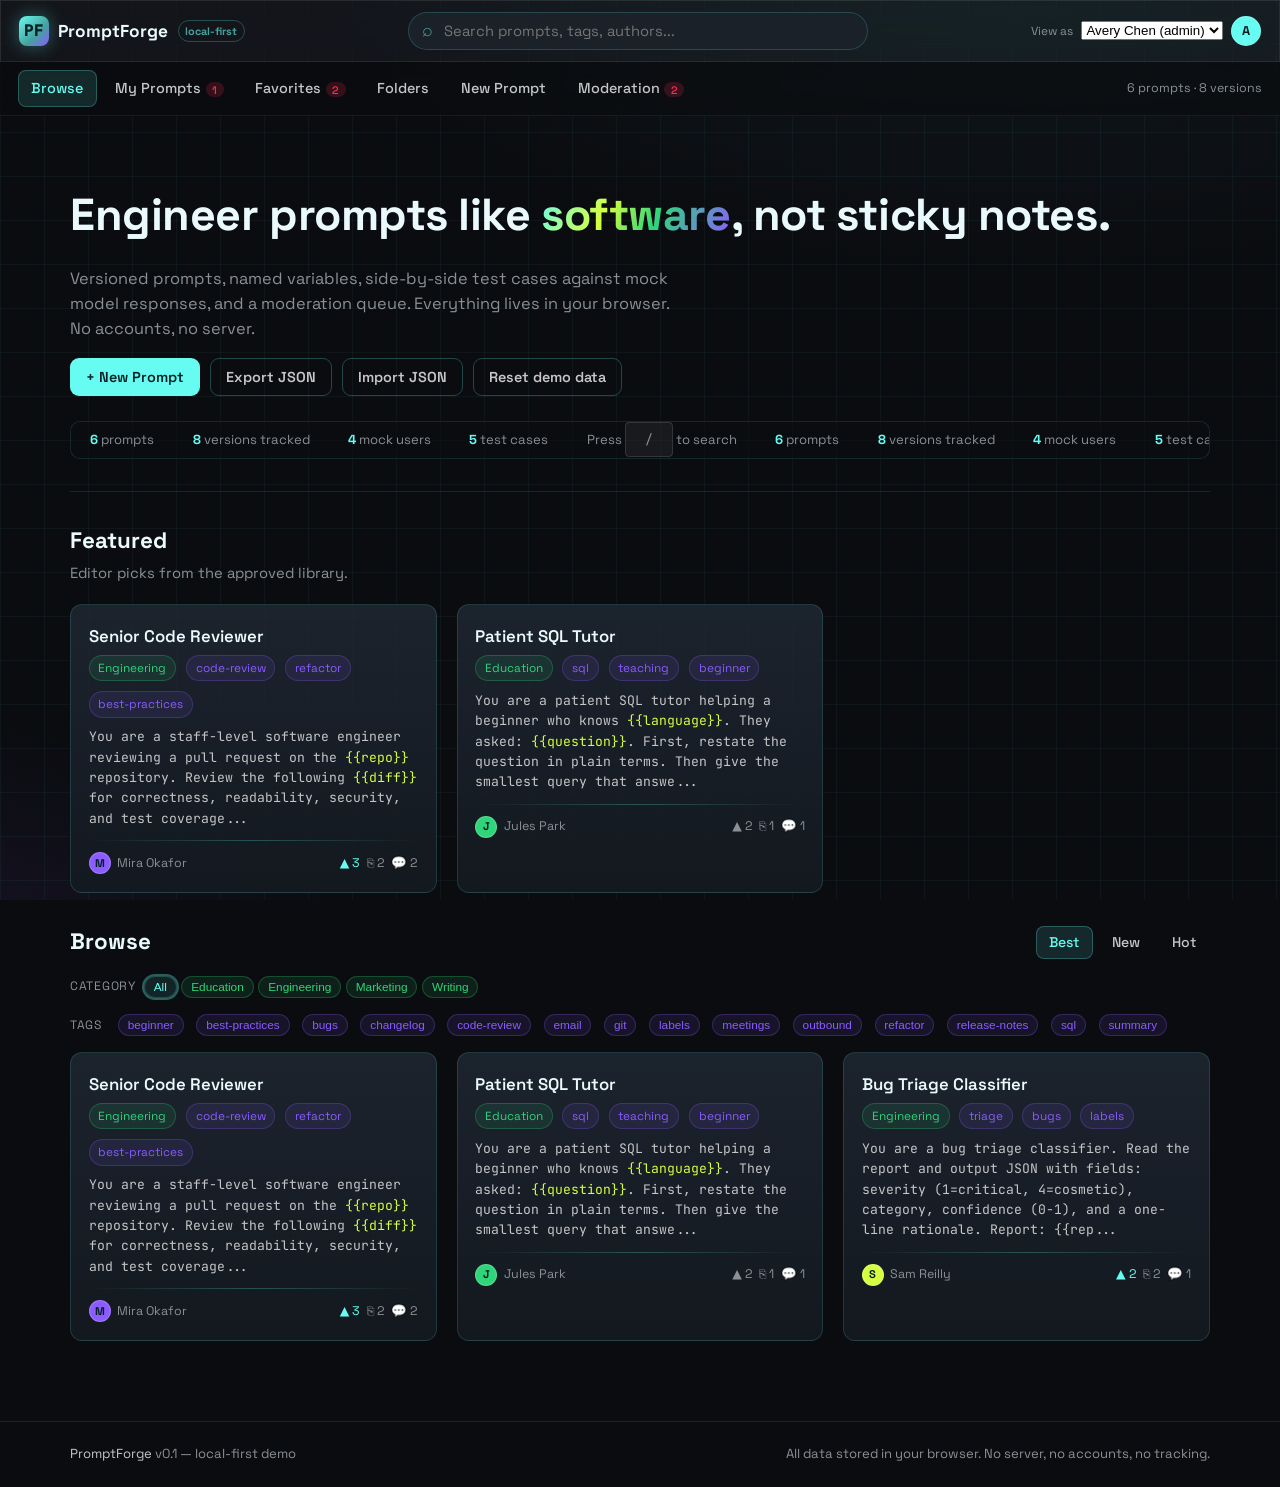
==== index.html @ 33662efc "PromptForge v0.1: local-first collaborative prompt-engineering platform Co-authored-by: Cursor <curs" ====
<!DOCTYPE html>
<html lang="en" data-theme="dark">
<head>
  <meta charset="UTF-8" />
  <meta name="viewport" content="width=device-width, initial-scale=1.0" />
  <title>PromptForge — Local-first collaborative prompt engineering</title>
  <meta name="description" content="A local-first, collaborative prompt-engineering platform. Versioned prompts, variables, test cases, and moderation. All data lives in your browser." />
  <link rel="preconnect" href="https://fonts.googleapis.com" />
  <link rel="preconnect" href="https://fonts.gstatic.com" crossorigin />
  <link href="https://fonts.googleapis.com/css2?family=JetBrains+Mono:wght@400;500;700&family=Space+Grotesk:wght@400;500;600;700&display=swap" rel="stylesheet" />
  <link rel="stylesheet" href="styles.css" />
</head>
<body class="bg-grid">
  <a class="skip-link" href="#main">Skip to content</a>

  <!-- Ambient falling particles -->
  <div id="particles" aria-hidden="true"></div>

  <!-- App shell -->
  <header class="topbar glass" id="topbar"></header>

  <nav class="subnav" id="subnav" aria-label="Primary"></nav>

  <main id="main" class="container" tabindex="-1"></main>

  <footer class="footer">
    <div class="container footer-inner">
      <span>PromptForge <span class="muted">v0.1 — local-first demo</span></span>
      <span class="muted">All data stored in your browser. No server, no accounts, no tracking.</span>
    </div>
  </footer>

  <!-- Toast host -->
  <div id="toast-host" class="toast-host" aria-live="polite" aria-atomic="true"></div>

  <!-- Modal host -->
  <div id="modal-host" class="modal-host" aria-hidden="true"></div>

  <script src="seed.js"></script>
  <script src="app.js"></script>
</body>
</html>
---- styles.css ----
/* ============================================================
   PromptForge — BERT Dark Theme + CSSJS Effects Cookbook
   ============================================================ */

:root {
  --color-ink: #0B0C10;
  --color-ink-soft: #1F2833;
  --color-ink-soft-2: #1a2129;
  --color-panel: #1F2833;
  --color-text: #C5C6C7;
  --color-text-dim: #8a9095;
  --color-cyan: #66FCF1;
  --color-teal: #45A29E;
  --color-scam: #ff2d55;
  --color-cash: #2fd57a;
  --color-acid: #d6ff3f;
  --color-grape: #8b5cff;

  --radius: 12px;
  --radius-sm: 8px;
  --gap: 1.25rem;
  --shadow: 0 10px 30px rgba(0,0,0,.45);
  --shadow-glow: 0 0 0 1px rgba(102,252,241,.18), 0 8px 28px rgba(102,252,241,.08);
  --font-mono: "JetBrains Mono", ui-monospace, monospace;
  --font-body: "Space Grotesk", ui-sans-serif, system-ui, sans-serif;

  --ok: var(--color-cash);
  --warn: var(--color-acid);
  --bad: var(--color-scam);
  --pending: #ffcc33;
}

* { box-sizing: border-box; }
html { scroll-behavior: smooth; }
body {
  margin: 0;
  font-family: var(--font-body);
  color: var(--color-text);
  background: var(--color-ink);
  min-height: 100vh;
  line-height: 1.55;
  -webkit-font-smoothing: antialiased;
  overflow-x: hidden;
}

.bg-grid {
  background-image:
    linear-gradient(rgba(102,252,241,.045) 1px, transparent 1px),
    linear-gradient(90deg, rgba(102,252,241,.045) 1px, transparent 1px),
    radial-gradient(1200px 600px at 80% -10%, rgba(69,162,158,.10), transparent 60%),
    radial-gradient(900px 500px at -10% 110%, rgba(139,92,255,.10), transparent 55%);
  background-size: 44px 44px, 44px 44px, 100% 100%, 100% 100%;
  background-attachment: fixed;
}

::selection { background: var(--color-cyan); color: #042024; }
::-webkit-scrollbar { width: 10px; height: 10px; }
::-webkit-scrollbar-thumb { background: #2a3742; border-radius: 99px; }
::-webkit-scrollbar-thumb:hover { background: var(--color-teal); }
::-webkit-scrollbar-track { background: var(--color-ink); }

a { color: var(--color-cyan); text-decoration: none; }
a:hover { text-decoration: underline; }
.muted { color: var(--color-text-dim); }
code, pre, .mono { font-family: var(--font-mono); }

.skip-link {
  position: absolute; left: -9999px; top: 0; z-index: 1000;
  background: var(--color-cyan); color: #042024; padding: .5rem .8rem; border-radius: 0 0 8px 0;
}
.skip-link:focus { left: 0; }

.container { max-width: 1180px; margin: 0 auto; padding: 0 1.25rem; }

/* ---------- Topbar ---------- */
.topbar {
  position: sticky; top: 0; z-index: 50;
  display: flex; align-items: center; gap: 1rem;
  padding: .7rem 1.1rem;
  border-bottom: 1px solid rgba(102,252,241,.14);
  background: rgba(11,12,16,.72);
  backdrop-filter: blur(14px) saturate(150%);
  -webkit-backdrop-filter: blur(14px) saturate(150%);
}
.brand { display: flex; align-items: center; gap: .6rem; font-weight: 700; }
.brand .logo {
  width: 30px; height: 30px; border-radius: 8px;
  background: linear-gradient(135deg, var(--color-cyan), var(--color-teal) 60%, var(--color-grape));
  display: grid; place-items: center; color: #042024; font-weight: 800; font-family: var(--font-mono);
  box-shadow: 0 0 18px rgba(102,252,241,.35);
}
.brand .name { font-size: 1.08rem; color: #eafbfb; }
.brand .tag { font-size: .68rem; color: var(--color-teal); border: 1px solid rgba(69,162,158,.4); padding: .08rem .4rem; border-radius: 99px; }

.topbar-search { flex: 1; max-width: 460px; margin: 0 auto; position: relative; }
.topbar-search input {
  width: 100%; padding: .55rem .9rem .55rem 2.2rem;
  background: var(--color-ink-soft-2); color: var(--color-text);
  border: 1px solid rgba(102,252,241,.18); border-radius: 99px;
  font-family: var(--font-body); font-size: .92rem;
}
.topbar-search::before {
  content: "\2315"; position: absolute; left: .85rem; top: 50%; transform: translateY(-50%);
  color: var(--color-teal); font-size: 1.1rem; pointer-events: none;
}
.topbar-search input:focus { outline: none; border-color: var(--color-cyan); box-shadow: 0 0 0 3px rgba(102,252,241,.12); }

.user-switch { display: flex; align-items: center; gap: .5rem; }
.avatar {
  width: 30px; height: 30px; border-radius: 50%;
  display: grid; place-items: center; font-weight: 700; font-size: .8rem; color: #042024;
  border: 1px solid rgba(255,255,255,.18);
}
.avatar.lg { width: 44px; height: 44px; font-size: 1rem; }

/* ---------- Subnav ---------- */
.subnav {
  position: sticky; top: 58px; z-index: 40;
  display: flex; gap: .25rem; flex-wrap: wrap; align-items: center;
  padding: .5rem 1.1rem;
  background: rgba(11,12,16,.6);
  border-bottom: 1px solid rgba(102,252,241,.08);
  backdrop-filter: blur(8px);
}
.subnav a {
  color: var(--color-text); padding: .4rem .8rem; border-radius: 8px;
  font-size: .9rem; font-weight: 500; text-decoration: none;
  border: 1px solid transparent;
}
.subnav a:hover { background: rgba(102,252,241,.08); text-decoration: none; }
.subnav a.active { color: var(--color-cyan); background: rgba(102,252,241,.12); border-color: rgba(102,252,241,.25); }
.subnav .spacer { flex: 1; }
.subnav .badge-count {
  font-size: .68rem; background: rgba(255,45,85,.18); color: var(--color-scam);
  padding: .05rem .4rem; border-radius: 99px; margin-left: .3rem;
}

/* ---------- Buttons ---------- */
.btn {
  font-family: var(--font-body); font-weight: 600; font-size: .9rem;
  padding: .55rem .95rem; border-radius: 9px; cursor: pointer;
  border: 1px solid transparent; transition: transform .12s ease, box-shadow .2s, background .2s;
  display: inline-flex; align-items: center; gap: .4rem; text-decoration: none;
}
.btn:hover { text-decoration: none; }
.btn:active { transform: translateY(1px); }
.btn-primary { background: var(--color-cyan); color: #042024; }
.btn-primary:hover { box-shadow: 0 0 22px rgba(102,252,241,.4); }
.btn-ghost { background: transparent; color: var(--color-text); border-color: rgba(102,252,241,.25); }
.btn-ghost:hover { background: rgba(102,252,241,.08); }
.btn-danger { background: var(--color-scam); color: #fff; }
.btn-danger:hover { box-shadow: 0 0 18px rgba(255,45,85,.4); }
.btn-warn { background: var(--color-acid); color: #1a1a00; }
.btn-sm { padding: .35rem .6rem; font-size: .8rem; }
.btn:disabled { opacity: .45; cursor: not-allowed; }
.magnetic-btn { transition: transform .15s ease-out; }

/* ---------- Cards / panels ---------- */
.panel {
  background: linear-gradient(180deg, rgba(31,40,51,.92), rgba(26,33,41,.92));
  border: 1px solid rgba(102,252,241,.12);
  border-radius: var(--radius);
  box-shadow: var(--shadow);
}
.glass {
  background: rgba(255,255,255,.04);
  backdrop-filter: blur(14px) saturate(150%);
  -webkit-backdrop-filter: blur(14px) saturate(150%);
  border: 1px solid rgba(255,255,255,.08);
}

.card {
  position: relative;
  background: linear-gradient(180deg, rgba(31,40,51,.85), rgba(20,26,33,.9));
  border: 1px solid rgba(102,252,241,.14);
  border-radius: var(--radius);
  padding: 1.1rem;
  transition: transform .18s ease, box-shadow .2s ease, border-color .2s;
  overflow: hidden;
}
.card:hover { transform: translateY(-3px); border-color: rgba(102,252,241,.4); box-shadow: var(--shadow-glow); }
.card::before {
  content: ""; position: absolute; inset: 0; pointer-events: none; opacity: 0; transition: opacity .25s;
  background: radial-gradient(circle at var(--tpx,50%) var(--tpy,0%), rgba(102,252,241,.10), transparent 46%);
}
.card:hover::before { opacity: 1; }

.card-title { font-size: 1.05rem; font-weight: 600; color: #eaf9fb; margin: 0 0 .35rem; }
.card-meta { font-size: .78rem; color: var(--color-text-dim); display: flex; gap: .6rem; flex-wrap: wrap; align-items: center; }
.card-body { font-family: var(--font-mono); font-size: .82rem; color: var(--color-text); margin: .6rem 0; }
.card-body .var { color: var(--color-acid); }

/* Chips */
.chip {
  display: inline-flex; align-items: center; gap: .25rem;
  font-size: .74rem; padding: .2rem .55rem; border-radius: 99px;
  background: rgba(102,252,241,.10); color: var(--color-cyan);
  border: 1px solid rgba(102,252,241,.2); cursor: pointer; text-decoration: none;
}
.chip:hover { background: rgba(102,252,241,.2); text-decoration: none; }
.chip.tag { background: rgba(139,92,255,.10); color: var(--color-grape); border-color: rgba(139,92,255,.25); }
.chip.cat { background: rgba(47,213,122,.10); color: var(--color-cash); border-color: rgba(47,213,122,.25); }
.chip.off { background: rgba(255,255,255,.04); color: var(--color-text-dim); border-color: rgba(255,255,255,.1); cursor: default; }
.chip.active { box-shadow: 0 0 0 2px rgba(102,252,241,.35); }

/* Moderation badges */
.mod { font-size: .72rem; font-weight: 700; padding: .18rem .5rem; border-radius: 6px; text-transform: uppercase; letter-spacing: .04em; }
.mod-draft { background: rgba(138,144,149,.18); color: var(--color-text-dim); }
.mod-pending { background: rgba(255,204,51,.18); color: var(--color-pending); }
.mod-approved { background: rgba(47,213,122,.18); color: var(--color-cash); }
.mod-flagged { background: rgba(255,45,85,.18); color: var(--color-scam); }

/* ---------- Layout helpers ---------- */
.grid { display: grid; gap: var(--gap); }
.grid.cols-3 { grid-template-columns: repeat(auto-fill, minmax(280px, 1fr)); }
.grid.cols-2 { grid-template-columns: repeat(auto-fill, minmax(320px, 1fr)); }
.flex { display: flex; gap: .6rem; }
.flex.wrap { flex-wrap: wrap; }
.flex.between { justify-content: space-between; }
.flex.center { align-items: center; }
.flex.col { flex-direction: column; }
.gap-sm { gap: .4rem; }
.stack { display: flex; flex-direction: column; gap: 1rem; }
.mt { margin-top: 1rem; } .mt2 { margin-top: 2rem; }
.mb { margin-bottom: 1rem; } .mb2 { margin-bottom: 2rem; }
.section-title { font-size: 1.4rem; font-weight: 700; color: #eaf9fb; margin: 0 0 .2rem; }
.section-sub { color: var(--color-text-dim); font-size: .92rem; margin: 0 0 1.2rem; }
.divider { height: 1px; background: linear-gradient(90deg, transparent, rgba(102,252,241,.25), transparent); margin: 1.4rem 0; }

/* ---------- Hero ---------- */
.hero {
  position: relative; padding: 2.6rem 0 2rem;
  border-bottom: 1px solid rgba(102,252,241,.12);
  overflow: hidden;
}
.hero h1 {
  font-size: clamp(1.8rem, 4vw, 2.8rem); margin: 0 0 .6rem; color: #eaf9fb; font-weight: 700; letter-spacing: -.01em;
}
.hero h1 .grad {
  background: linear-gradient(115deg, var(--color-cyan), var(--color-acid) 35%, var(--color-cash) 60%, var(--color-grape));
  -webkit-background-clip: text; background-clip: text; color: transparent;
}
.hero p { max-width: 60ch; color: var(--color-text-dim); font-size: 1.02rem; }
.hero .marquee-wrap { margin-top: 1.6rem; border: 1px solid rgba(102,252,241,.12); border-radius: 10px; overflow: hidden; background: rgba(11,12,16,.5); }
.marquee { display: flex; width: max-content; animation: marquee 26s linear infinite; }
.marquee:hover { animation-play-state: paused; }
.marquee span { padding: .5rem 1.2rem; font-size: .82rem; color: var(--color-text-dim); white-space: nowrap; }
.marquee span b { color: var(--color-cyan); }
@keyframes marquee { 0% { transform: translateX(0); } 100% { transform: translateX(-50%); } }

/* ---------- Sort tabs / filters ---------- */
.tabs { display: flex; gap: .3rem; flex-wrap: wrap; }
.tab {
  padding: .4rem .8rem; border-radius: 8px; cursor: pointer; font-size: .88rem; font-weight: 500;
  color: var(--color-text); border: 1px solid transparent; background: transparent; font-family: var(--font-body);
}
.tab:hover { background: rgba(102,252,241,.08); }
.tab.active { color: var(--color-cyan); background: rgba(102,252,241,.12); border-color: rgba(102,252,241,.25); }
.filter-bar { display: flex; gap: .8rem; flex-wrap: wrap; align-items: center; }
.filter-group { display: flex; gap: .3rem; flex-wrap: wrap; align-items: center; }
.filter-label { font-size: .76rem; color: var(--color-text-dim); text-transform: uppercase; letter-spacing: .06em; margin-right: .2rem; }

/* ---------- Forms ---------- */
.field { display: flex; flex-direction: column; gap: .3rem; margin-bottom: .9rem; }
.field label { font-size: .82rem; color: var(--color-text); font-weight: 500; }
.field label .req { color: var(--color-scam); }
.field input, .field select, .field textarea {
  background: var(--color-ink-soft-2); color: var(--color-text);
  border: 1px solid rgba(102,252,241,.18); border-radius: 8px;
  padding: .55rem .7rem; font-family: var(--font-body); font-size: .9rem;
}
.field textarea { font-family: var(--font-mono); font-size: .85rem; min-height: 120px; resize: vertical; }
.field input:focus, .field select:focus, .field textarea:focus {
  outline: none; border-color: var(--color-cyan); box-shadow: 0 0 0 3px rgba(102,252,241,.12);
}
.field .hint { font-size: .76rem; color: var(--color-text-dim); }
.field .err { font-size: .76rem; color: var(--color-scam); }
.field.invalid input, .field.invalid textarea, .field.invalid select { border-color: var(--color-scam); }
.help-vars { font-family: var(--font-mono); font-size: .78rem; color: var(--color-acid); }

/* ---------- Code / preview ---------- */
.codeblock {
  background: #07090d; border: 1px solid rgba(102,252,241,.14); border-radius: 10px;
  padding: 1rem 1.1rem; font-family: var(--font-mono); font-size: .84rem; color: #d7f6f3;
  white-space: pre-wrap; word-break: break-word; overflow-x: auto; min-height: 80px;
}
.codeblock .var { color: var(--color-acid); }
.codeblock .missing { color: var(--color-scam); background: rgba(255,45,85,.12); border-radius: 3px; padding: 0 .15rem; }

.shimmer {
  background-image: linear-gradient(110deg, transparent 40%, rgba(102,252,241,.18) 50%, transparent 60%);
  background-size: 200% 100%; animation: shimmer 2.2s linear infinite;
}
@keyframes shimmer { 100% { background-position: 200% center; } }

/* ---------- Tables ---------- */
.table-wrap { overflow-x: auto; border: 1px solid rgba(102,252,241,.12); border-radius: 10px; }
table.tbl { width: 100%; border-collapse: collapse; font-size: .85rem; }
table.tbl th, table.tbl td { padding: .6rem .8rem; text-align: left; border-bottom: 1px solid rgba(102,252,241,.08); }
table.tbl th { background: rgba(102,252,241,.06); color: var(--color-cyan); font-weight: 600; font-size: .78rem; text-transform: uppercase; letter-spacing: .04em; }
table.tbl tr:hover td { background: rgba(102,252,241,.04); }
table.tbl td.pass { color: var(--color-cash); }
table.tbl td.fail { color: var(--color-scam); }
.pill { font-size: .72rem; padding: .12rem .45rem; border-radius: 6px; font-weight: 700; }
.pill.pass { background: rgba(47,213,122,.18); color: var(--color-cash); }
.pill.fail { background: rgba(255,45,85,.18); color: var(--color-scam); }
.pill.unset { background: rgba(138,144,149,.18); color: var(--color-text-dim); }

/* ---------- Empty state ---------- */
.empty {
  text-align: center; padding: 3.5rem 1rem; border: 1px dashed rgba(102,252,241,.22);
  border-radius: 14px; background: rgba(11,12,16,.5);
}
.empty .icon { font-size: 2.6rem; margin-bottom: .6rem; filter: drop-shadow(0 0 12px rgba(102,252,241,.4)); }
.empty h3 { margin: .3rem 0; color: #eaf9fb; }
.empty p { color: var(--color-text-dim); max-width: 46ch; margin: 0 auto 1.2rem; }

/* ---------- Toast ---------- */
.toast-host { position: fixed; bottom: 1.2rem; right: 1.2rem; z-index: 200; display: flex; flex-direction: column; gap: .5rem; }
.toast {
  background: rgba(20,26,33,.96); border: 1px solid rgba(102,252,241,.3); color: var(--color-text);
  padding: .7rem 1rem; border-radius: 10px; box-shadow: var(--shadow); font-size: .88rem;
  animation: toast-in .25s ease; max-width: 340px;
}
.toast.ok { border-color: var(--color-cash); }
.toast.err { border-color: var(--color-scam); }
@keyframes toast-in { from { opacity: 0; transform: translateY(8px); } to { opacity: 1; transform: none; } }

/* ---------- Modal ---------- */
.modal-host { position: fixed; inset: 0; z-index: 150; display: none; }
.modal-host.open { display: grid; place-items: center; }
.modal-host::before { content: ""; position: absolute; inset: 0; background: rgba(7,9,13,.7); backdrop-filter: blur(4px); }
.modal {
  position: relative; background: linear-gradient(180deg, rgba(31,40,51,.98), rgba(20,26,33,.98));
  border: 1px solid rgba(102,252,241,.3); border-radius: 14px; padding: 1.4rem 1.5rem;
  max-width: 560px; width: calc(100% - 2rem); max-height: 86vh; overflow: auto; box-shadow: var(--shadow);
}
.modal h3 { margin: 0 0 .8rem; color: #eaf9fb; }
.modal .close { position: absolute; top: .6rem; right: .8rem; background: none; border: none; color: var(--color-text-dim); font-size: 1.4rem; cursor: pointer; }
.modal .close:hover { color: var(--color-cyan); }

/* ---------- Particles ---------- */
#particles { position: fixed; inset: 0; pointer-events: none; z-index: 0; overflow: hidden; }
.particle {
  position: absolute; top: -12vh; width: 3px; height: 3px; border-radius: 50%;
  background: rgba(102,252,241,.55); box-shadow: 0 0 6px rgba(102,252,241,.6);
  animation: fall linear infinite;
}
@keyframes fall { 0% { transform: translateY(-12vh) rotate(0deg); opacity: .0; } 10% { opacity: .8; } 100% { transform: translateY(112vh) rotate(360deg); opacity: .0; } }

main.container { position: relative; z-index: 1; padding-top: 1.4rem; padding-bottom: 3rem; }

/* ---------- Reveal animation ---------- */
.reveal { opacity: 0; transform: translateY(20px); transition: opacity .6s ease, transform .6s cubic-bezier(.16,1,.3,1); }
.reveal.is-visible { opacity: 1; transform: none; }

/* ---------- Detail page ---------- */
.detail-grid { display: grid; grid-template-columns: 1fr 320px; gap: 1.4rem; }
@media (max-width: 880px) { .detail-grid { grid-template-columns: 1fr; } }
.attribution { font-size: .84rem; }
.attribution .contrib { display: flex; align-items: center; gap: .5rem; padding: .5rem 0; border-bottom: 1px solid rgba(102,252,241,.08); }
.attribution .contrib:last-child { border-bottom: none; }
.version-item { padding: .55rem .7rem; border-radius: 8px; border: 1px solid rgba(102,252,241,.1); margin-bottom: .5rem; cursor: pointer; }
.version-item:hover { background: rgba(102,252,241,.06); }
.version-item.active { border-color: var(--color-cyan); background: rgba(102,252,241,.08); }

/* ---------- Footer ---------- */
.footer { border-top: 1px solid rgba(102,252,241,.1); padding: 1.4rem 0; margin-top: 2rem; }
.footer-inner { display: flex; justify-content: space-between; gap: 1rem; flex-wrap: wrap; font-size: .82rem; }

/* ---------- Misc ---------- */
.upvote { display: inline-flex; align-items: center; gap: .3rem; cursor: pointer; user-select: none; color: var(--color-text-dim); }
.upvote:hover { color: var(--color-cyan); }
.upvote.on { color: var(--color-cyan); }
.kbd { font-family: var(--font-mono); font-size: .72rem; background: rgba(255,255,255,.06); border: 1px solid rgba(255,255,255,.12); border-radius: 4px; padding: .05rem .35rem; }
.stat { font-size: .82rem; color: var(--color-text-dim); display: flex; gap: 1rem; flex-wrap: wrap; }
.stat b { color: var(--color-cyan); }
.row-hover:hover { background: rgba(102,252,241,.05); }
.note { font-size: .8rem; color: var(--color-text-dim); border-left: 2px solid var(--color-teal); padding-left: .7rem; }

/* ---------- Responsive ---------- */
@media (max-width: 640px) {
  .topbar { flex-wrap: wrap; }
  .topbar-search { order: 3; max-width: none; }
  .subnav { top: auto; position: static; }
  .hero { padding: 1.8rem 0 1.2rem; }
}

/* ---------- Reduced motion ---------- */
@media (prefers-reduced-motion: reduce) {
  html { scroll-behavior: auto; }
  *, ::before, ::after { transition-duration: .001ms !important; animation-duration: .001ms !important; animation-iteration-count: 1 !important; }
}
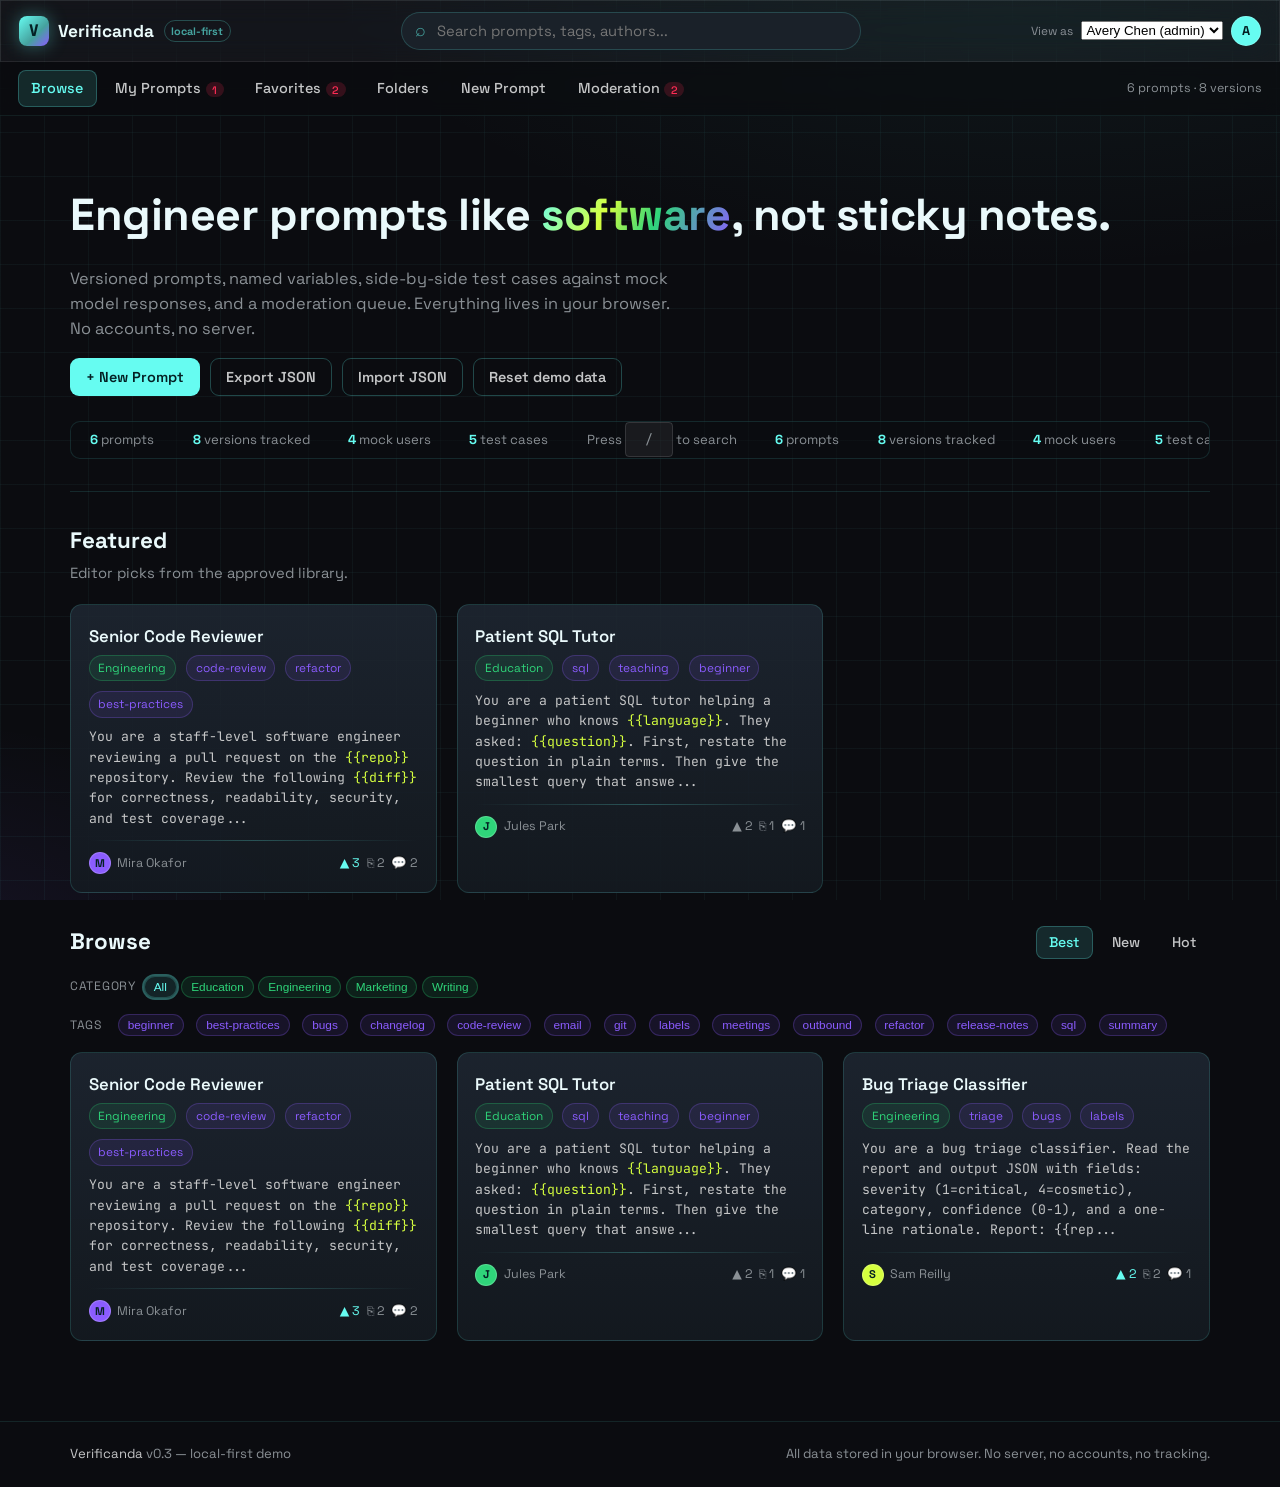
==== commit e86a6734: "rename: PromptForge -> Verificanda (v0.3) Name collision: 4+ existing products named PromptForge in " ====
--- a/index.html
+++ b/index.html
@@ -3,7 +3,7 @@
 <head>
   <meta charset="UTF-8" />
   <meta name="viewport" content="width=device-width, initial-scale=1.0" />
-  <title>PromptForge — Local-first collaborative prompt engineering</title>
+  <title>Verificanda — Local-first collaborative prompt engineering</title>
   <meta name="description" content="A local-first, collaborative prompt-engineering platform. Versioned prompts, variables, test cases, and moderation. All data lives in your browser." />
   <link rel="preconnect" href="https://fonts.googleapis.com" />
   <link rel="preconnect" href="https://fonts.gstatic.com" crossorigin />
@@ -25,7 +25,7 @@
 
   <footer class="footer">
     <div class="container footer-inner">
-      <span>PromptForge <span class="muted">v0.1 — local-first demo</span></span>
+      <span>Verificanda <span class="muted">v0.3 — local-first demo</span></span>
       <span class="muted">All data stored in your browser. No server, no accounts, no tracking.</span>
     </div>
   </footer>
--- a/styles.css
+++ b/styles.css
@@ -1,5 +1,5 @@
 /* ============================================================
-   PromptForge — BERT Dark Theme + CSSJS Effects Cookbook
+   Verificanda — BERT Dark Theme + CSSJS Effects Cookbook
    ============================================================ */
 
 :root {
